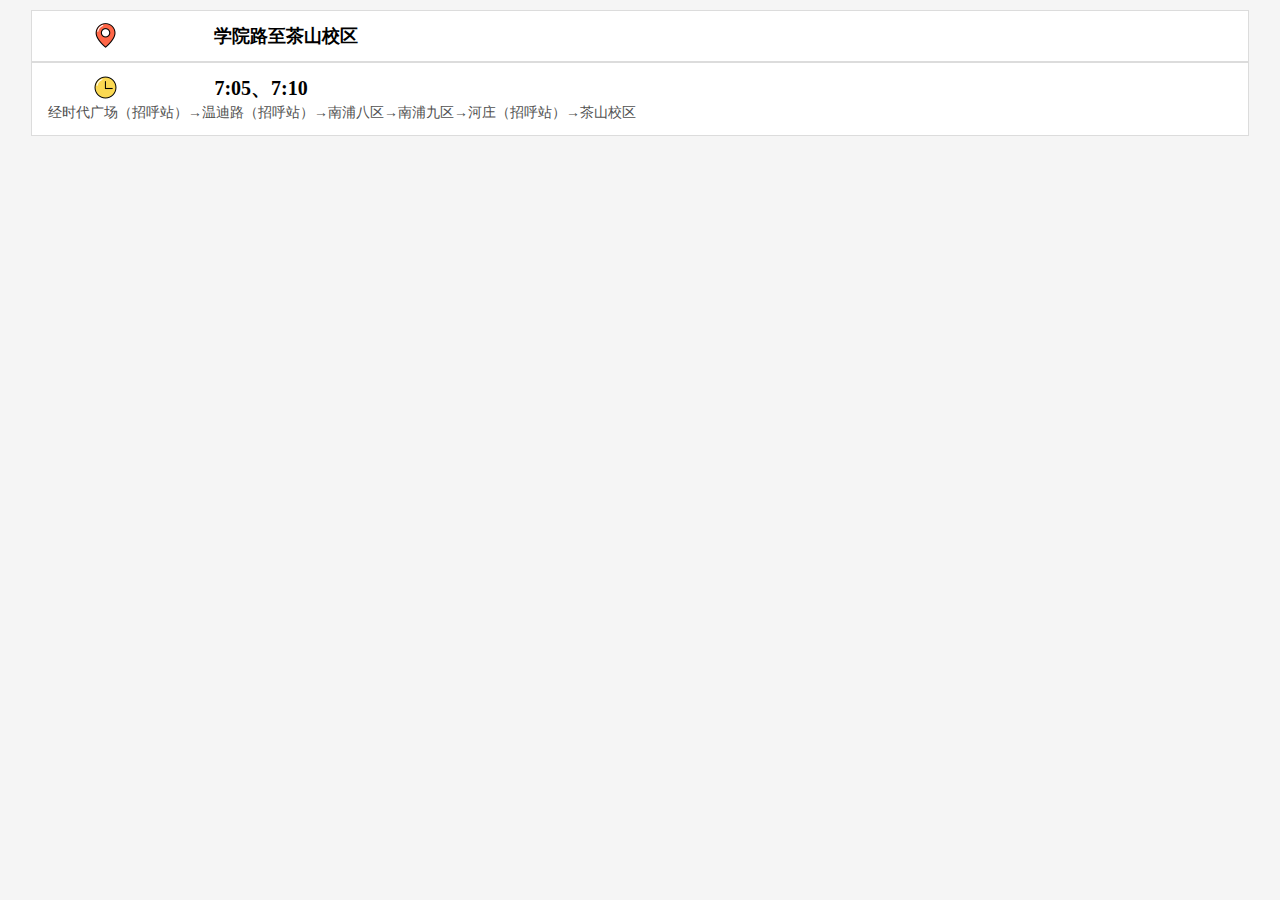
==== index.html @ 196628c2 "Add files via upload" ====
<!DOCTYPE html>
<html>
<head>
	<meta charset="utf-8">
	<meta name="apple-mobile-web-app-capable" content="yes" />
	<meta name="apple-mobile-web-app-status-bar-style" content="black" />
	<meta name="format-detection" content="telephone=no">
	<meta  http-equiv="x-rim-auto-match" content="none">
	<meta id="viewport" name="viewport" content="width=device-width,initial-scale=1,minimum-scale=1,maximum-scale=1,user-scalable=no">
	<meta name="applicable-device" content="mobile">
	<link rel="stylesheet" type="text/css" href="css.css">

	<title></title>
</head>
<body>
	<div class="title">
		<img class="title-img" src="images/icon-2.png">
		<p class="title-p">学院路至茶山校区</p>
	</div>
	<div class="content">
		<img class="content-img" src="images/icon-3.png">
		<p class="content-time">7:05、7:10</p>
		<P class="content-content">
			经时代广场（招呼站）→温迪路（招呼站）→南浦八区→南浦九区→河庄（招呼站）→茶山校区
		</P>
	</div>
</body>
</html>
---- css.css ----
body{
	background-color: #f5f5f5;
	font-size: 20px;
	margin: 0;
	padding: 0;
}
.title{
	background: #FFFFFF;
	width: 95%;
	height: 50px;
	border: 1px solid #DCDCDC;
	margin: 10px auto 0px;
	position: relative;
}
.title-img{
	float: left;
	height: 25px;
	width: 25px;
	margin-left: 5%;
	padding-top: 0.75rem;
}
.title-img img{
	width: 100%;
}
.title-p{
	padding-left: 15%;
	font-size: 90%;
	font-weight: bold;
	margin: 0;
	line-height: 50px;
}
.content{
	height: auto!important;
	height: 50px;
	min-height: 50px;
	width: 95%;
	background: #FFFFFF;
	border: 1px solid #DCDCDC;
	margin: 0 auto;
	position: relative;
}
.content-img{
	float: left;
	height: 25px;
	width: 25px;
	margin-left: 5%;
	padding-top: 0.75rem;
}
.content-img img{
	width: 100%;
}
.content-time{
	padding-left: 15%;
	font-weight: 800;
	margin: 0;
	line-height: 50px;
}
.content-content{
	margin: 0;
	font-size: 70%;
	color: #505050;
	margin: -9px 1rem 0.8rem 1rem;
}
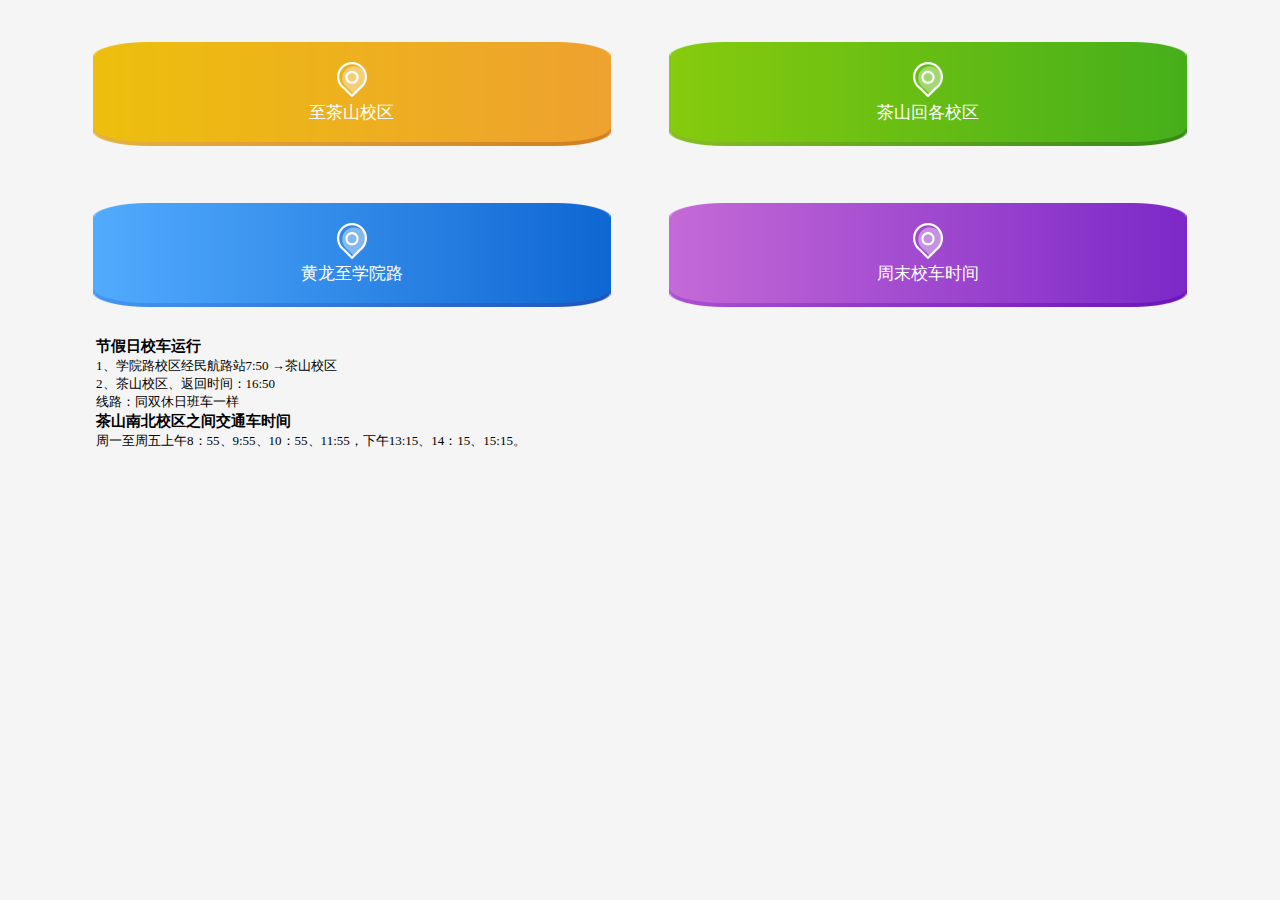
==== commit 32c9264c: "Add files via upload" ====
--- a/index.html
+++ b/index.html
@@ -13,16 +13,40 @@
 	<title></title>
 </head>
 <body>
-	<div class="title">
-		<img class="title-img" src="images/icon-2.png">
-		<p class="title-p">学院路至茶山校区</p>
+	<div class="menus">
+		<div id="menu1" class="menu" >
+			<div class="menu-img">
+				<img src="images/icon-1.png">
+			</div>
+			<p class="menu-p">至茶山校区</p>
+		</div>
+		<div id="menu2" class="menu" >
+			<div class="menu-img">
+				<img src="images/icon-1.png">
+			</div>
+			<p class="menu-p">茶山回各校区</p>
+		</div>
+		<div id="menu3" class="menu" >
+			<div class="menu-img">
+				<img src="images/icon-1.png">
+
+			</div>
+				<p class="menu-p">黄龙至学院路</p>
+		</div>
+		<div id="menu4" class="menu" >
+			<div class="menu-img">
+				<img src="images/icon-1.png">
+			</div>
+			<p class="menu-p">周末校车时间</p>
+		</div>
 	</div>
-	<div class="content">
-		<img class="content-img" src="images/icon-3.png">
-		<p class="content-time">7:05、7:10</p>
-		<P class="content-content">
-			经时代广场（招呼站）→温迪路（招呼站）→南浦八区→南浦九区→河庄（招呼站）→茶山校区
-		</P>
+	<div class="explain">
+		<h3>节假日校车运行</h3>
+		<p>1、学院路校区经民航路站7:50 →茶山校区</p>
+		<p>2、茶山校区、返回时间：16:50</p>
+		<p>线路：同双休日班车一样</p>
+		<h3>茶山南北校区之间交通车时间</h3>
+		<p>周一至周五上午8：55、9:55、10：55、11:55，下午13:15、14：15、15:15。</p>
 	</div>
 </body>
 </html>--- a/css.css
+++ b/css.css
@@ -1,8 +1,57 @@
+*{
+	margin: 0;
+	padding: 0;
+}
 body{
 	background-color: #f5f5f5;
 	font-size: 20px;
-	margin: 0;
-	padding: 0;
+}
+.menus{
+	width: 90%;
+	height: 278px;
+	margin: 13px 5% 0px;
+}
+.menu{
+	width: 45%;
+	height: 104px;
+	margin: 2.5%;
+	background-size: 100% 100%;
+	float: left;
+}
+.menu-img{
+	height: 39px;
+	width: 30px;
+	margin: 20px auto 0;
+}
+.menu-img img{
+	width: 100%;
+}
+.menu-p{
+	width: 100%;
+	font-size: 85%;
+	color: #FFFFFF;
+	text-align: center;
+}
+#menu1{
+	background-image: url("images/BG1.png");
+}
+#menu2{
+	background-image: url("images/BG2.png");
+}
+#menu3{
+	background-image: url("images/BG3.png");
+}
+#menu4{
+	background-image: url("images/BG4.png");
+}
+.explain{
+	float: none;
+	width: 85%;
+	font-size: 13px;
+	margin: auto;
+}
+.explain h3{
+	font-weight: bold;
 }
 .title{
 	background: #FFFFFF;
@@ -17,7 +66,7 @@
 	height: 25px;
 	width: 25px;
 	margin-left: 5%;
-	padding-top: 0.75rem;
+	padding-top: 12px;
 }
 .title-img img{
 	width: 100%;
@@ -36,6 +85,7 @@
 	width: 95%;
 	background: #FFFFFF;
 	border: 1px solid #DCDCDC;
+	border-top: 0px;
 	margin: 0 auto;
 	position: relative;
 }
@@ -44,7 +94,7 @@
 	height: 25px;
 	width: 25px;
 	margin-left: 5%;
-	padding-top: 0.75rem;
+	padding-top: 12.5px;
 }
 .content-img img{
 	width: 100%;
@@ -59,5 +109,5 @@
 	margin: 0;
 	font-size: 70%;
 	color: #505050;
-	margin: -9px 1rem 0.8rem 1rem;
+	margin: -9px 5% 16px 5%;
 }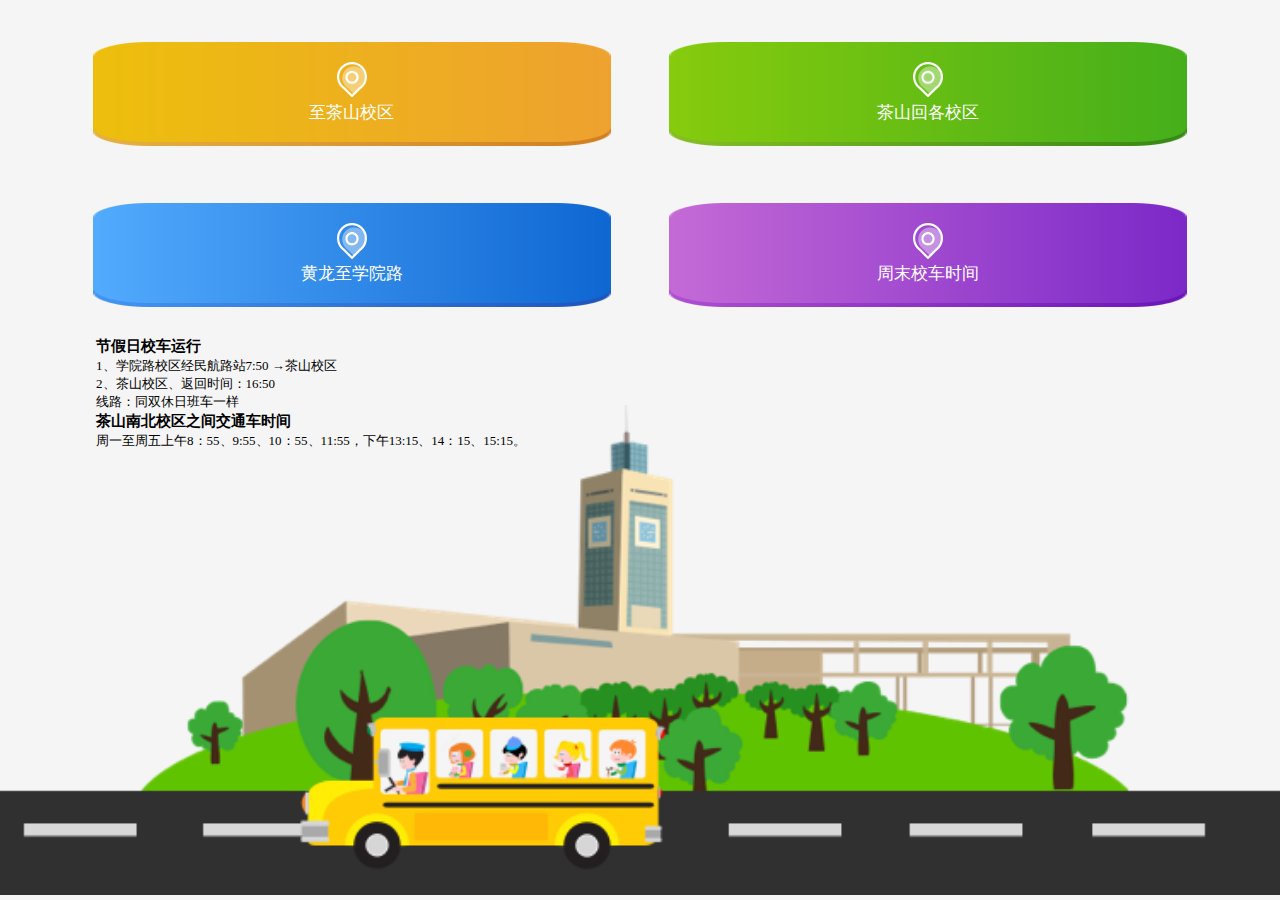
==== commit 75f0b2d4: "Add files via upload" ====
--- a/index.html
+++ b/index.html
@@ -14,31 +14,31 @@
 </head>
 <body>
 	<div class="menus">
-		<div id="menu1" class="menu" >
+		<a id="menu1" class="menu" href="xianlu001.html">
 			<div class="menu-img">
 				<img src="images/icon-1.png">
 			</div>
 			<p class="menu-p">至茶山校区</p>
-		</div>
-		<div id="menu2" class="menu" >
+		</a>
+		<a id="menu2" class="menu" href="xianlu002.html">
 			<div class="menu-img">
 				<img src="images/icon-1.png">
 			</div>
 			<p class="menu-p">茶山回各校区</p>
-		</div>
-		<div id="menu3" class="menu" >
+		</a>
+		<a id="menu3" class="menu" href="xianlu003.html">
 			<div class="menu-img">
 				<img src="images/icon-1.png">
 
 			</div>
 				<p class="menu-p">黄龙至学院路</p>
-		</div>
-		<div id="menu4" class="menu" >
+		</a>
+		<a id="menu4" class="menu" href="xianlu004.html">
 			<div class="menu-img">
 				<img src="images/icon-1.png">
 			</div>
 			<p class="menu-p">周末校车时间</p>
-		</div>
+		</a>
 	</div>
 	<div class="explain">
 		<h3>节假日校车运行</h3>
@@ -48,5 +48,8 @@
 		<h3>茶山南北校区之间交通车时间</h3>
 		<p>周一至周五上午8：55、9:55、10：55、11:55，下午13:15、14：15、15:15。</p>
 	</div>
+	<div class="foot">
+		<img src="images/BG.png">
+	</div>
 </body>
 </html>--- a/css.css
+++ b/css.css
@@ -1,6 +1,9 @@
 *{
 	margin: 0;
 	padding: 0;
+}
+a{
+	text-decoration:none; 
 }
 body{
 	background-color: #f5f5f5;
@@ -56,7 +59,7 @@
 .title{
 	background: #FFFFFF;
 	width: 95%;
-	height: 50px;
+	min-height: 50px;
 	border: 1px solid #DCDCDC;
 	margin: 10px auto 0px;
 	position: relative;
@@ -75,8 +78,7 @@
 	padding-left: 15%;
 	font-size: 90%;
 	font-weight: bold;
-	margin: 0;
-	line-height: 50px;
+	margin: 12px 2.5% 12px 0px;
 }
 .content{
 	height: auto!important;
@@ -110,4 +112,13 @@
 	font-size: 70%;
 	color: #505050;
 	margin: -9px 5% 16px 5%;
-}+}
+.foot{
+	width: 100%;
+	position:fixed;
+	bottom: 0;
+}
+.foot img{
+	width: 100%;
+	height: 100%;
+}
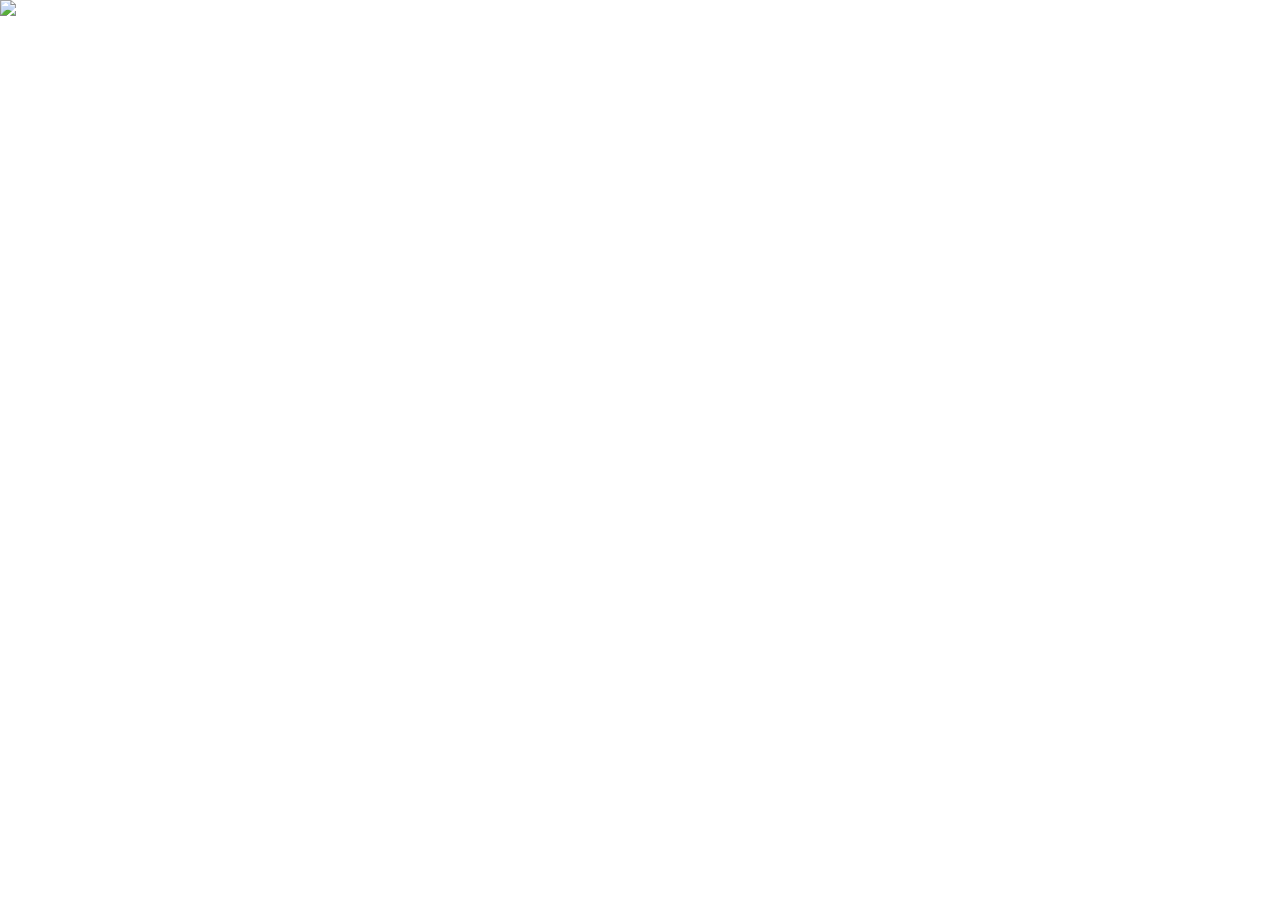
==== commit 85f66764: "Add files via upload" ====
--- a/index.html
+++ b/index.html
@@ -2,54 +2,16 @@
 <html>
 <head>
 	<meta charset="utf-8">
-	<meta name="apple-mobile-web-app-capable" content="yes" />
-	<meta name="apple-mobile-web-app-status-bar-style" content="black" />
-	<meta name="format-detection" content="telephone=no">
-	<meta  http-equiv="x-rim-auto-match" content="none">
-	<meta id="viewport" name="viewport" content="width=device-width,initial-scale=1,minimum-scale=1,maximum-scale=1,user-scalable=no">
-	<meta name="applicable-device" content="mobile">
 	<link rel="stylesheet" type="text/css" href="css.css">
 
-	<title></title>
+	<title>第五届中国联通乒乓球挑战赛</title>
 </head>
 <body>
-	<div class="menus">
-		<a id="menu1" class="menu" href="xianlu001.html">
-			<div class="menu-img">
-				<img src="images/icon-1.png">
-			</div>
-			<p class="menu-p">至茶山校区</p>
-		</a>
-		<a id="menu2" class="menu" href="xianlu002.html">
-			<div class="menu-img">
-				<img src="images/icon-1.png">
-			</div>
-			<p class="menu-p">茶山回各校区</p>
-		</a>
-		<a id="menu3" class="menu" href="xianlu003.html">
-			<div class="menu-img">
-				<img src="images/icon-1.png">
-
-			</div>
-				<p class="menu-p">黄龙至学院路</p>
-		</a>
-		<a id="menu4" class="menu" href="xianlu004.html">
-			<div class="menu-img">
-				<img src="images/icon-1.png">
-			</div>
-			<p class="menu-p">周末校车时间</p>
-		</a>
+	<div class="banner">
+		<img src="images/pic.jpg">
 	</div>
-	<div class="explain">
-		<h3>节假日校车运行</h3>
-		<p>1、学院路校区经民航路站7:50 →茶山校区</p>
-		<p>2、茶山校区、返回时间：16:50</p>
-		<p>线路：同双休日班车一样</p>
-		<h3>茶山南北校区之间交通车时间</h3>
-		<p>周一至周五上午8：55、9:55、10：55、11:55，下午13:15、14：15、15:15。</p>
-	</div>
-	<div class="foot">
-		<img src="images/BG.png">
+	<div class="content">
+		<a class="signup" href="https://club.10010.com/event/pingpong17/index.html?ecscode=#/pingpong/schedule">点我报名</a>
 	</div>
 </body>
 </html>--- a/css.css
+++ b/css.css
@@ -1,124 +1,23 @@
-*{
-	margin: 0;
-	padding: 0;
-}
-a{
-	text-decoration:none; 
-}
-body{
-	background-color: #f5f5f5;
-	font-size: 20px;
-}
-.menus{
-	width: 90%;
-	height: 278px;
-	margin: 13px 5% 0px;
-}
-.menu{
-	width: 45%;
-	height: 104px;
-	margin: 2.5%;
+html,body,div,span,applet,object,iframe,h1,h2,h3,h4,h5,h6,p,blockquote,pre,a,abbr,acronym,address,big,cite,code,del,dfn,em,font,img,ins,kbd,q,s,samp,small,strike,strong,sub,sup,tt,var,dl,dt,dd,ol,ul,li,fieldset,form,label,legend,table,caption,tbody,tfoot,thead,tr,th,td,section, article, aside, header, footer, nav, dialog, figure,menu,hgroup,iframe{ margin:0; padding:0; border:0; }
+body{ font-family:Arial,"PingFang SC", "Microsoft YaHei", "微软雅黑"; font-size:12px; background:#fff;  color:#333; }
+img{ border:none;}
+ul,li{ list-style:none;}
+a{text-decoration:none; outline:none;}
+a:hover{text-decoration: none;}
+
+.banner{width: 100%;}
+.banner img{width: 100%;}
+.content{width: 80%; margin:0 auto;}
+.content .signup{
+	display: block; 
+	height: 125px;
+	width: 100%;
+	text-align: center;
+	color: #fff;
+	font-size: 40px;
+	line-height: 125px;
+	font-weight: bold;
+	background: url(images/button_bg.png);
 	background-size: 100% 100%;
-	float: left;
-}
-.menu-img{
-	height: 39px;
-	width: 30px;
-	margin: 20px auto 0;
-}
-.menu-img img{
-	width: 100%;
-}
-.menu-p{
-	width: 100%;
-	font-size: 85%;
-	color: #FFFFFF;
-	text-align: center;
-}
-#menu1{
-	background-image: url("images/BG1.png");
-}
-#menu2{
-	background-image: url("images/BG2.png");
-}
-#menu3{
-	background-image: url("images/BG3.png");
-}
-#menu4{
-	background-image: url("images/BG4.png");
-}
-.explain{
-	float: none;
-	width: 85%;
-	font-size: 13px;
-	margin: auto;
-}
-.explain h3{
-	font-weight: bold;
-}
-.title{
-	background: #FFFFFF;
-	width: 95%;
-	min-height: 50px;
-	border: 1px solid #DCDCDC;
-	margin: 10px auto 0px;
-	position: relative;
-}
-.title-img{
-	float: left;
-	height: 25px;
-	width: 25px;
-	margin-left: 5%;
-	padding-top: 12px;
-}
-.title-img img{
-	width: 100%;
-}
-.title-p{
-	padding-left: 15%;
-	font-size: 90%;
-	font-weight: bold;
-	margin: 12px 2.5% 12px 0px;
-}
-.content{
-	height: auto!important;
-	height: 50px;
-	min-height: 50px;
-	width: 95%;
-	background: #FFFFFF;
-	border: 1px solid #DCDCDC;
-	border-top: 0px;
-	margin: 0 auto;
-	position: relative;
-}
-.content-img{
-	float: left;
-	height: 25px;
-	width: 25px;
-	margin-left: 5%;
-	padding-top: 12.5px;
-}
-.content-img img{
-	width: 100%;
-}
-.content-time{
-	padding-left: 15%;
-	font-weight: 800;
-	margin: 0;
-	line-height: 50px;
-}
-.content-content{
-	margin: 0;
-	font-size: 70%;
-	color: #505050;
-	margin: -9px 5% 16px 5%;
-}
-.foot{
-	width: 100%;
-	position:fixed;
-	bottom: 0;
-}
-.foot img{
-	width: 100%;
-	height: 100%;
-}
+	margin: 20px 0 40px 0;
+}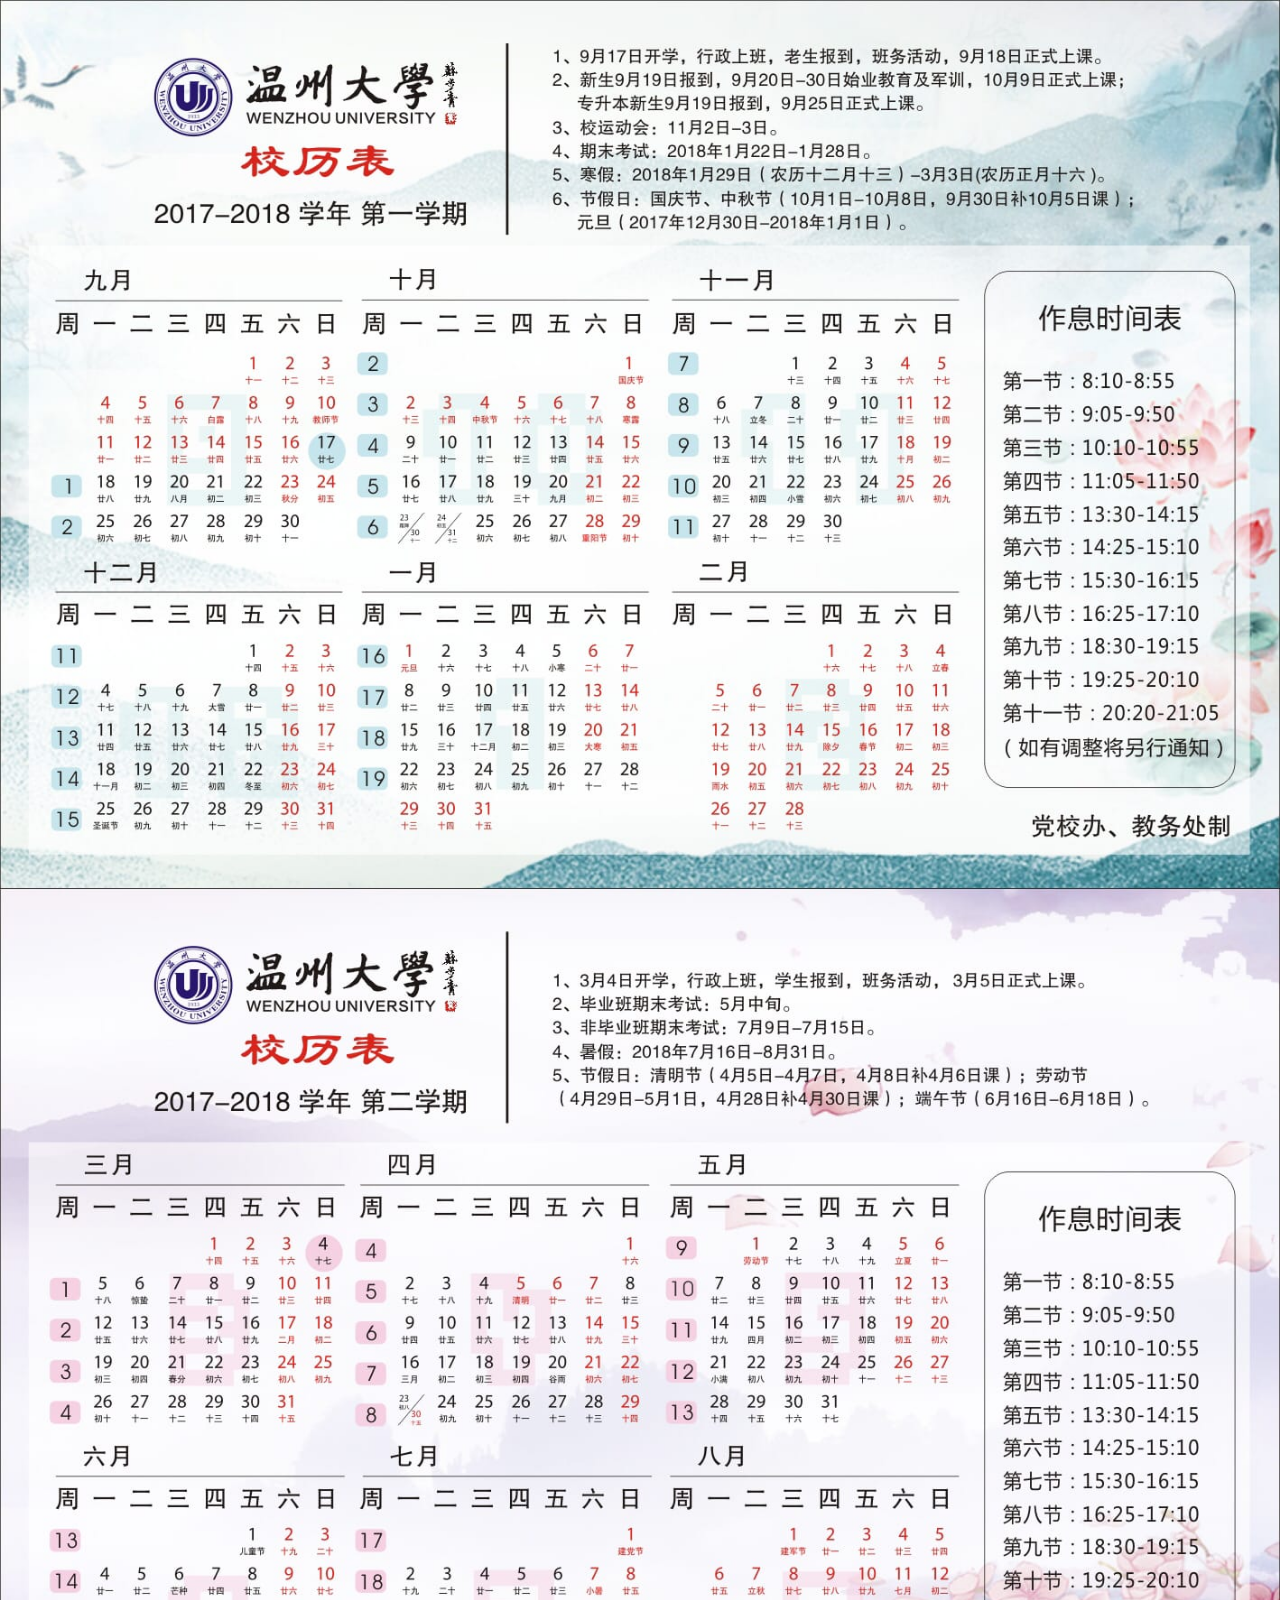
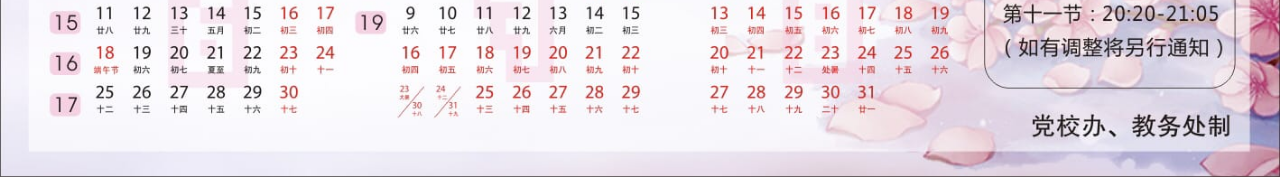
==== commit ef5ecba5: "Add files via upload" ====
--- a/index.html
+++ b/index.html
@@ -2,16 +2,19 @@
 <html>
 <head>
 	<meta charset="utf-8">
+	<meta name="apple-mobile-web-app-capable" content="yes" />
+	<meta name="apple-mobile-web-app-status-bar-style" content="black" />
+	<meta name="format-detection" content="telephone=no">
+	<meta  http-equiv="x-rim-auto-match" content="none">
+	<meta id="viewport" name="viewport" content="width=device-width,initial-scale=1,minimum-scale=1,maximum-scale=5,user-scalable=no">
+	<meta name="applicable-device" content="mobile">
 	<link rel="stylesheet" type="text/css" href="css.css">
 
-	<title>第五届中国联通乒乓球挑战赛</title>
+	<title>校历</title>
 </head>
 <body>
-	<div class="banner">
-		<img src="images/pic.jpg">
-	</div>
-	<div class="content">
-		<a class="signup" href="https://club.10010.com/event/pingpong17/index.html?ecscode=#/pingpong/schedule">点我报名</a>
-	</div>
+	<div class="pic">
+    <img src="images/xiaoli.jpg"> 
+  </div>
 </body>
 </html>--- a/css.css
+++ b/css.css
@@ -1,23 +1,10 @@
-html,body,div,span,applet,object,iframe,h1,h2,h3,h4,h5,h6,p,blockquote,pre,a,abbr,acronym,address,big,cite,code,del,dfn,em,font,img,ins,kbd,q,s,samp,small,strike,strong,sub,sup,tt,var,dl,dt,dd,ol,ul,li,fieldset,form,label,legend,table,caption,tbody,tfoot,thead,tr,th,td,section, article, aside, header, footer, nav, dialog, figure,menu,hgroup,iframe{ margin:0; padding:0; border:0; }
-body{ font-family:Arial,"PingFang SC", "Microsoft YaHei", "微软雅黑"; font-size:12px; background:#fff;  color:#333; }
-img{ border:none;}
-ul,li{ list-style:none;}
-a{text-decoration:none; outline:none;}
-a:hover{text-decoration: none;}
-
-.banner{width: 100%;}
-.banner img{width: 100%;}
-.content{width: 80%; margin:0 auto;}
-.content .signup{
-	display: block; 
-	height: 125px;
-	width: 100%;
-	text-align: center;
-	color: #fff;
-	font-size: 40px;
-	line-height: 125px;
-	font-weight: bold;
-	background: url(images/button_bg.png);
-	background-size: 100% 100%;
-	margin: 20px 0 40px 0;
+*{
+	margin: 0;
+	padding: 0;
+}
+.pic{
+  width: 100%;
+}
+.pic img{
+  width: 100%;
 }